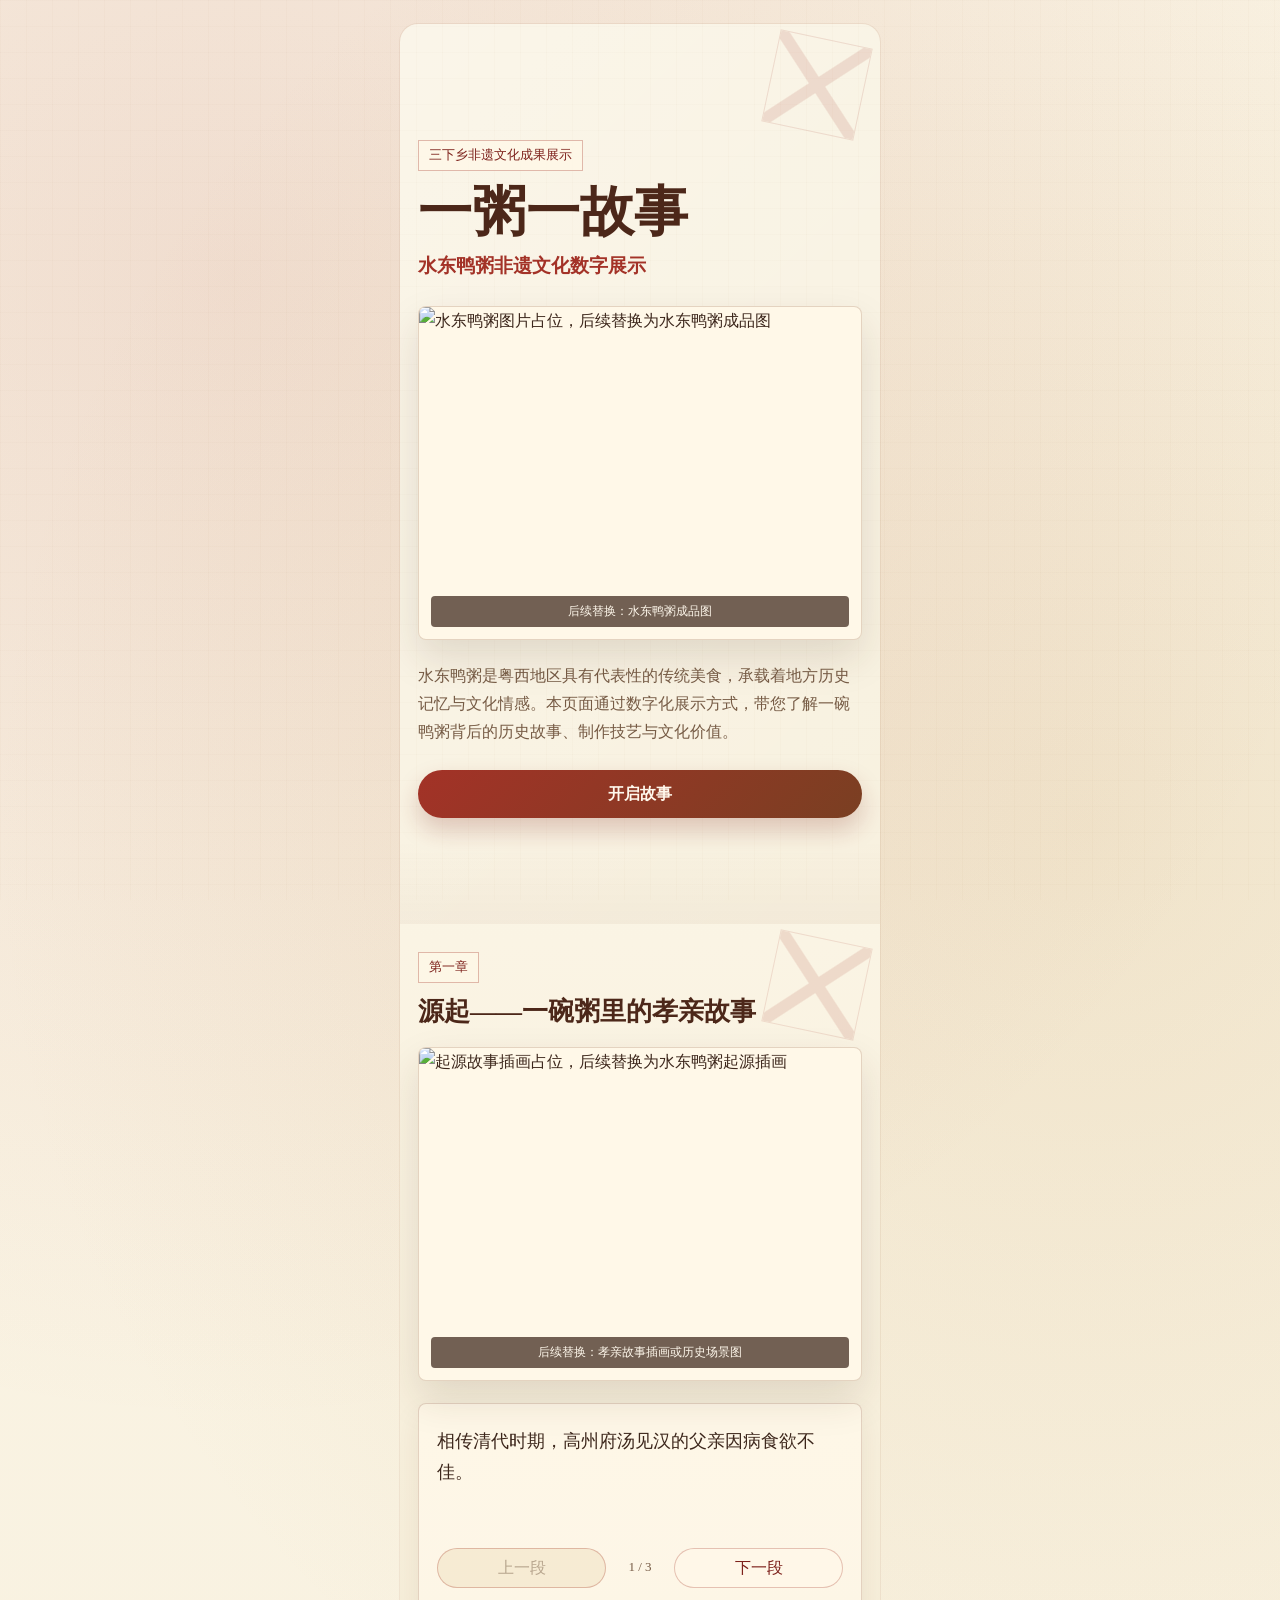
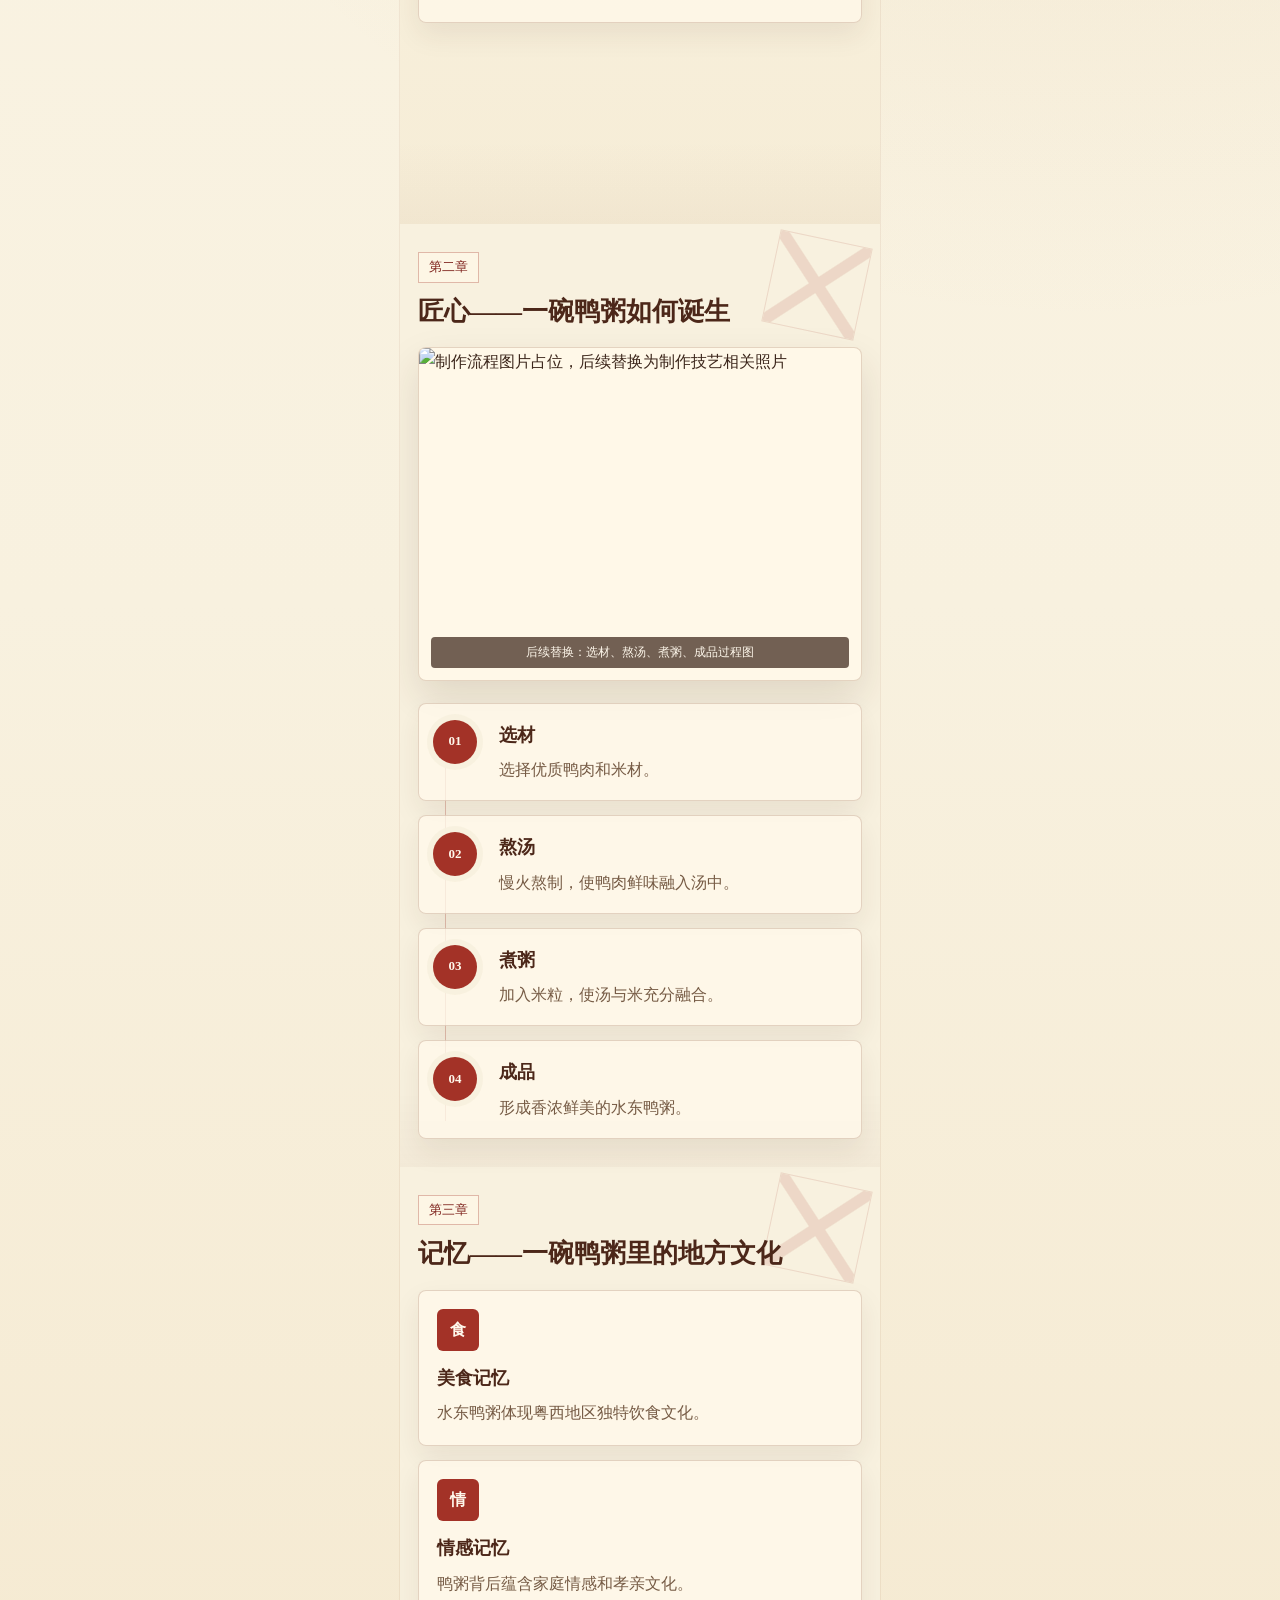
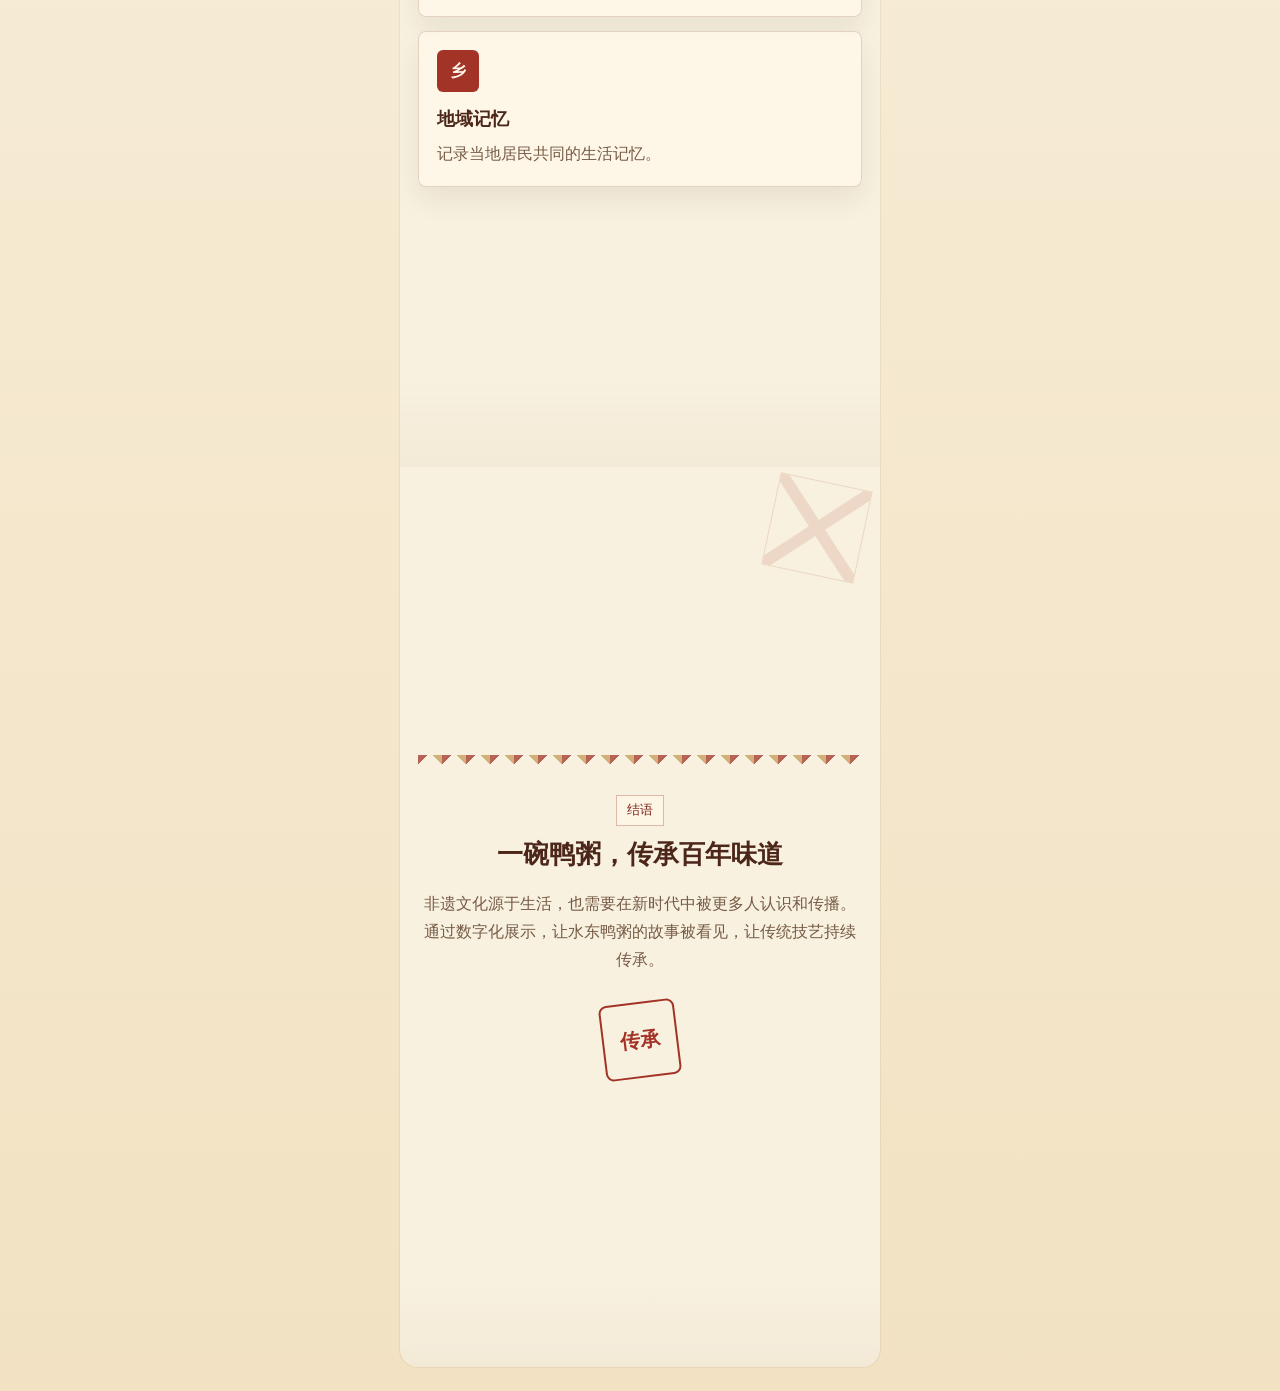
==== index.html @ 6d6fcf07 "Add files via upload" ====
<!DOCTYPE html>
<html lang="zh-CN">
<head>
  <meta charset="UTF-8">
  <meta name="viewport" content="width=device-width, initial-scale=1.0">
  <meta name="description" content="一粥一故事——水东鸭粥非遗文化数字展示">
  <title>一粥一故事——水东鸭粥非遗文化数字展示</title>
  <link rel="stylesheet" href="style.css">
</head>
<body>
  <main class="page-shell">
    <section class="hero section reveal" id="top">
      <div class="section-inner">
        <p class="eyebrow">三下乡非遗文化成果展示</p>
        <h1>一粥一故事</h1>
        <p class="subtitle">水东鸭粥非遗文化数字展示</p>

        <figure class="image-frame hero-image fade-image">
          <img src="images/duck-porridge-placeholder.svg" alt="水东鸭粥图片占位，后续替换为水东鸭粥成品图">
          <figcaption>后续替换：水东鸭粥成品图</figcaption>
        </figure>

        <p class="intro-text">
          水东鸭粥是粤西地区具有代表性的传统美食，承载着地方历史记忆与文化情感。本页面通过数字化展示方式，带您了解一碗鸭粥背后的历史故事、制作技艺与文化价值。
        </p>

        <button class="start-button" type="button" data-scroll-target="#chapter-origin">
          开启故事
        </button>
      </div>
    </section>

    <section class="chapter origin section reveal" id="chapter-origin">
      <div class="section-inner">
        <p class="chapter-kicker">第一章</p>
        <h2>源起——一碗粥里的孝亲故事</h2>

        <figure class="image-frame story-image fade-image">
          <img src="images/origin-illustration-placeholder.svg" alt="起源故事插画占位，后续替换为水东鸭粥起源插画">
          <figcaption>后续替换：孝亲故事插画或历史场景图</figcaption>
        </figure>

        <article class="story-card" aria-live="polite">
          <p class="story-page active">
            相传清代时期，高州府汤见汉的父亲因病食欲不佳。
          </p>
          <p class="story-page">
            为了照顾父亲，汤见汉尝试将鸭肉熬汤，并加入米粒慢火熬制，形成鲜香可口的鸭粥。
          </p>
          <p class="story-page">
            这份蕴含孝心的食物逐渐流传下来，成为水东地区独具特色的传统美食。
          </p>

          <div class="story-controls">
            <button class="ghost-button" type="button" id="prevStory">上一段</button>
            <span class="story-count" id="storyCount">1 / 3</span>
            <button class="ghost-button" type="button" id="nextStory">下一段</button>
          </div>
        </article>
      </div>
    </section>

    <section class="chapter craft section reveal" id="chapter-craft">
      <div class="section-inner">
        <p class="chapter-kicker">第二章</p>
        <h2>匠心——一碗鸭粥如何诞生</h2>

        <figure class="image-frame process-image fade-image">
          <img src="images/process-placeholder.svg" alt="制作流程图片占位，后续替换为制作技艺相关照片">
          <figcaption>后续替换：选材、熬汤、煮粥、成品过程图</figcaption>
        </figure>

        <div class="timeline" aria-label="水东鸭粥制作流程">
          <article class="timeline-item">
            <span class="step-number">01</span>
            <div>
              <h3>选材</h3>
              <p>选择优质鸭肉和米材。</p>
            </div>
          </article>
          <article class="timeline-item">
            <span class="step-number">02</span>
            <div>
              <h3>熬汤</h3>
              <p>慢火熬制，使鸭肉鲜味融入汤中。</p>
            </div>
          </article>
          <article class="timeline-item">
            <span class="step-number">03</span>
            <div>
              <h3>煮粥</h3>
              <p>加入米粒，使汤与米充分融合。</p>
            </div>
          </article>
          <article class="timeline-item">
            <span class="step-number">04</span>
            <div>
              <h3>成品</h3>
              <p>形成香浓鲜美的水东鸭粥。</p>
            </div>
          </article>
        </div>
      </div>
    </section>

    <section class="chapter memory section reveal" id="chapter-memory">
      <div class="section-inner">
        <p class="chapter-kicker">第三章</p>
        <h2>记忆——一碗鸭粥里的地方文化</h2>

        <div class="memory-grid">
          <article class="memory-card">
            <span class="seal-icon">食</span>
            <h3>美食记忆</h3>
            <p>水东鸭粥体现粤西地区独特饮食文化。</p>
          </article>
          <article class="memory-card">
            <span class="seal-icon">情</span>
            <h3>情感记忆</h3>
            <p>鸭粥背后蕴含家庭情感和孝亲文化。</p>
          </article>
          <article class="memory-card">
            <span class="seal-icon">乡</span>
            <h3>地域记忆</h3>
            <p>记录当地居民共同的生活记忆。</p>
          </article>
        </div>
      </div>
    </section>

    <section class="ending section reveal" id="ending">
      <div class="section-inner">
        <div class="pattern-divider" aria-hidden="true"></div>
        <p class="chapter-kicker">结语</p>
        <h2>一碗鸭粥，传承百年味道</h2>
        <p class="ending-text">
          非遗文化源于生活，也需要在新时代中被更多人认识和传播。通过数字化展示，让水东鸭粥的故事被看见，让传统技艺持续传承。
        </p>
        <div class="closing-seal" aria-label="非遗传承">传承</div>
      </div>
    </section>
  </main>

  <script src="script.js"></script>
</body>
</html>
---- style.css ----
:root {
  --paper: #f8f1df;
  --paper-deep: #efe0bf;
  --ink: #3c261b;
  --muted: #765b45;
  --brown: #7a3f22;
  --brown-dark: #4c2719;
  --red: #a33227;
  --red-deep: #7d211b;
  --gold: #c59b55;
  --line: rgba(122, 63, 34, 0.2);
  --shadow: 0 18px 40px rgba(60, 38, 27, 0.13);
}

* {
  box-sizing: border-box;
}

html {
  scroll-behavior: smooth;
}

body {
  margin: 0;
  color: var(--ink);
  font-family: "Noto Serif SC", "Songti SC", "SimSun", serif;
  line-height: 1.75;
  background:
    radial-gradient(circle at 18% 6%, rgba(163, 50, 39, 0.12), transparent 26%),
    radial-gradient(circle at 85% 18%, rgba(197, 155, 85, 0.18), transparent 28%),
    linear-gradient(180deg, #fbf5e7 0%, var(--paper) 48%, #f2e2c3 100%);
}

body::before {
  content: "";
  position: fixed;
  inset: 0;
  pointer-events: none;
  opacity: 0.38;
  background-image:
    linear-gradient(90deg, rgba(122, 63, 34, 0.05) 1px, transparent 1px),
    linear-gradient(rgba(122, 63, 34, 0.04) 1px, transparent 1px);
  background-size: 26px 26px;
}

button {
  font: inherit;
}

.page-shell {
  width: min(100%, 480px);
  min-height: 100vh;
  margin: 0 auto;
  overflow: hidden;
  background:
    linear-gradient(135deg, rgba(255, 255, 255, 0.32), transparent 28%),
    var(--paper);
  box-shadow: 0 0 0 1px rgba(122, 63, 34, 0.08);
}

.section {
  position: relative;
  min-height: 100vh;
  padding: 28px 18px;
}

.section::before,
.section::after {
  content: "";
  position: absolute;
  pointer-events: none;
}

.section::before {
  top: 14px;
  right: 16px;
  width: 92px;
  height: 92px;
  opacity: 0.13;
  border: 1px solid var(--red);
  background:
    linear-gradient(45deg, transparent 45%, var(--red) 46%, var(--red) 54%, transparent 55%),
    linear-gradient(-45deg, transparent 45%, var(--red) 46%, var(--red) 54%, transparent 55%);
  transform: rotate(12deg);
}

.section::after {
  left: 0;
  right: 0;
  bottom: 0;
  height: 84px;
  opacity: 0.5;
  background: linear-gradient(180deg, transparent, rgba(122, 63, 34, 0.08));
}

.section-inner {
  position: relative;
  z-index: 1;
}

.hero {
  display: flex;
  align-items: center;
  padding-top: 38px;
}

.eyebrow,
.chapter-kicker {
  width: fit-content;
  margin: 0 0 12px;
  padding: 3px 10px;
  color: var(--red-deep);
  font-size: 13px;
  letter-spacing: 0;
  border: 1px solid rgba(163, 50, 39, 0.32);
  background: rgba(255, 248, 232, 0.72);
}

h1,
h2,
h3,
p {
  margin-top: 0;
}

h1 {
  margin-bottom: 8px;
  color: var(--brown-dark);
  font-size: clamp(38px, 12vw, 54px);
  line-height: 1.08;
  font-weight: 800;
}

.subtitle {
  margin-bottom: 24px;
  color: var(--red);
  font-size: 19px;
  font-weight: 700;
}

h2 {
  margin-bottom: 18px;
  color: var(--brown-dark);
  font-size: 26px;
  line-height: 1.32;
}

h3 {
  margin-bottom: 5px;
  color: var(--brown-dark);
  font-size: 18px;
}

.intro-text,
.ending-text {
  color: var(--muted);
  font-size: 16px;
}

.image-frame {
  position: relative;
  margin: 0 0 22px;
  overflow: hidden;
  border: 1px solid rgba(122, 63, 34, 0.2);
  border-radius: 8px;
  background: #fff8e8;
  box-shadow: var(--shadow);
}

.image-frame img {
  display: block;
  width: 100%;
  aspect-ratio: 4 / 3;
  object-fit: cover;
}

.image-frame figcaption {
  position: absolute;
  left: 12px;
  right: 12px;
  bottom: 12px;
  padding: 7px 10px;
  color: #fff8ec;
  font-size: 12px;
  line-height: 1.4;
  text-align: center;
  border-radius: 4px;
  background: rgba(60, 38, 27, 0.72);
}

.start-button,
.ghost-button {
  border: 0;
  cursor: pointer;
  transition: transform 180ms ease, box-shadow 180ms ease, background 180ms ease;
}

.start-button {
  width: 100%;
  min-height: 48px;
  margin-top: 8px;
  color: #fff8ec;
  font-weight: 700;
  border-radius: 999px;
  background: linear-gradient(135deg, var(--red), var(--brown));
  box-shadow: 0 12px 24px rgba(125, 33, 27, 0.22);
}

.start-button:active,
.ghost-button:active {
  transform: scale(0.98);
}

.origin {
  background:
    linear-gradient(180deg, rgba(255, 250, 238, 0.35), rgba(238, 220, 181, 0.2)),
    var(--paper);
}

.story-card,
.memory-card,
.timeline-item {
  border: 1px solid var(--line);
  border-radius: 8px;
  background: rgba(255, 249, 234, 0.76);
  box-shadow: 0 12px 28px rgba(60, 38, 27, 0.08);
}

.story-card {
  min-height: 220px;
  padding: 22px 18px 16px;
}

.story-page {
  display: none;
  min-height: 104px;
  margin-bottom: 18px;
  color: var(--ink);
  font-size: 18px;
}

.story-page.active {
  display: block;
  animation: pageFade 260ms ease both;
}

.story-controls {
  display: grid;
  grid-template-columns: 1fr auto 1fr;
  align-items: center;
  gap: 10px;
}

.ghost-button {
  min-height: 40px;
  color: var(--red-deep);
  border: 1px solid rgba(163, 50, 39, 0.28);
  border-radius: 999px;
  background: rgba(255, 248, 232, 0.9);
}

.ghost-button:disabled {
  color: rgba(118, 91, 69, 0.48);
  cursor: default;
  background: rgba(239, 224, 191, 0.5);
}

.story-count {
  min-width: 48px;
  color: var(--muted);
  font-size: 13px;
  text-align: center;
}

.timeline {
  position: relative;
  display: grid;
  gap: 14px;
  margin-top: 20px;
}

.timeline::before {
  content: "";
  position: absolute;
  top: 18px;
  bottom: 18px;
  left: 27px;
  width: 1px;
  background: rgba(163, 50, 39, 0.28);
}

.timeline-item {
  position: relative;
  display: grid;
  grid-template-columns: 56px 1fr;
  gap: 10px;
  padding: 16px 14px;
}

.step-number {
  display: grid;
  place-items: center;
  width: 44px;
  height: 44px;
  color: #fff8ec;
  font-size: 13px;
  font-weight: 800;
  border-radius: 50%;
  background: var(--red);
  box-shadow: 0 0 0 6px rgba(248, 241, 223, 0.95);
}

.timeline-item p,
.memory-card p {
  margin-bottom: 0;
  color: var(--muted);
}

.memory-grid {
  display: grid;
  gap: 14px;
}

.memory-card {
  padding: 18px;
}

.seal-icon {
  display: grid;
  place-items: center;
  width: 42px;
  height: 42px;
  margin-bottom: 12px;
  color: #fff8ec;
  font-weight: 800;
  border-radius: 6px;
  background: var(--red);
}

.pattern-divider {
  width: 100%;
  height: 12px;
  margin-bottom: 28px;
  opacity: 0.75;
  background:
    linear-gradient(135deg, var(--red) 25%, transparent 25%) 0 0 / 24px 12px,
    linear-gradient(225deg, var(--gold) 25%, transparent 25%) 0 0 / 24px 12px;
}

.ending {
  display: flex;
  align-items: center;
  text-align: center;
}

.ending .chapter-kicker {
  margin-right: auto;
  margin-left: auto;
}

.closing-seal {
  display: grid;
  place-items: center;
  width: 76px;
  height: 76px;
  margin: 28px auto 0;
  color: var(--red);
  font-size: 20px;
  font-weight: 800;
  border: 2px solid currentColor;
  border-radius: 8px;
  transform: rotate(-7deg);
}

.reveal,
.fade-image {
  opacity: 0;
  transform: translateY(22px);
  transition: opacity 560ms ease, transform 560ms ease;
}

.reveal.visible,
.fade-image.visible {
  opacity: 1;
  transform: translateY(0);
}

@keyframes pageFade {
  from {
    opacity: 0;
    transform: translateX(10px);
  }

  to {
    opacity: 1;
    transform: translateX(0);
  }
}

@media (min-width: 481px) {
  body {
    padding: 24px 0;
  }

  .page-shell {
    border-radius: 18px;
  }
}

@media (prefers-reduced-motion: reduce) {
  html {
    scroll-behavior: auto;
  }

  *,
  *::before,
  *::after {
    animation-duration: 0.01ms !important;
    animation-iteration-count: 1 !important;
    transition-duration: 0.01ms !important;
  }
}
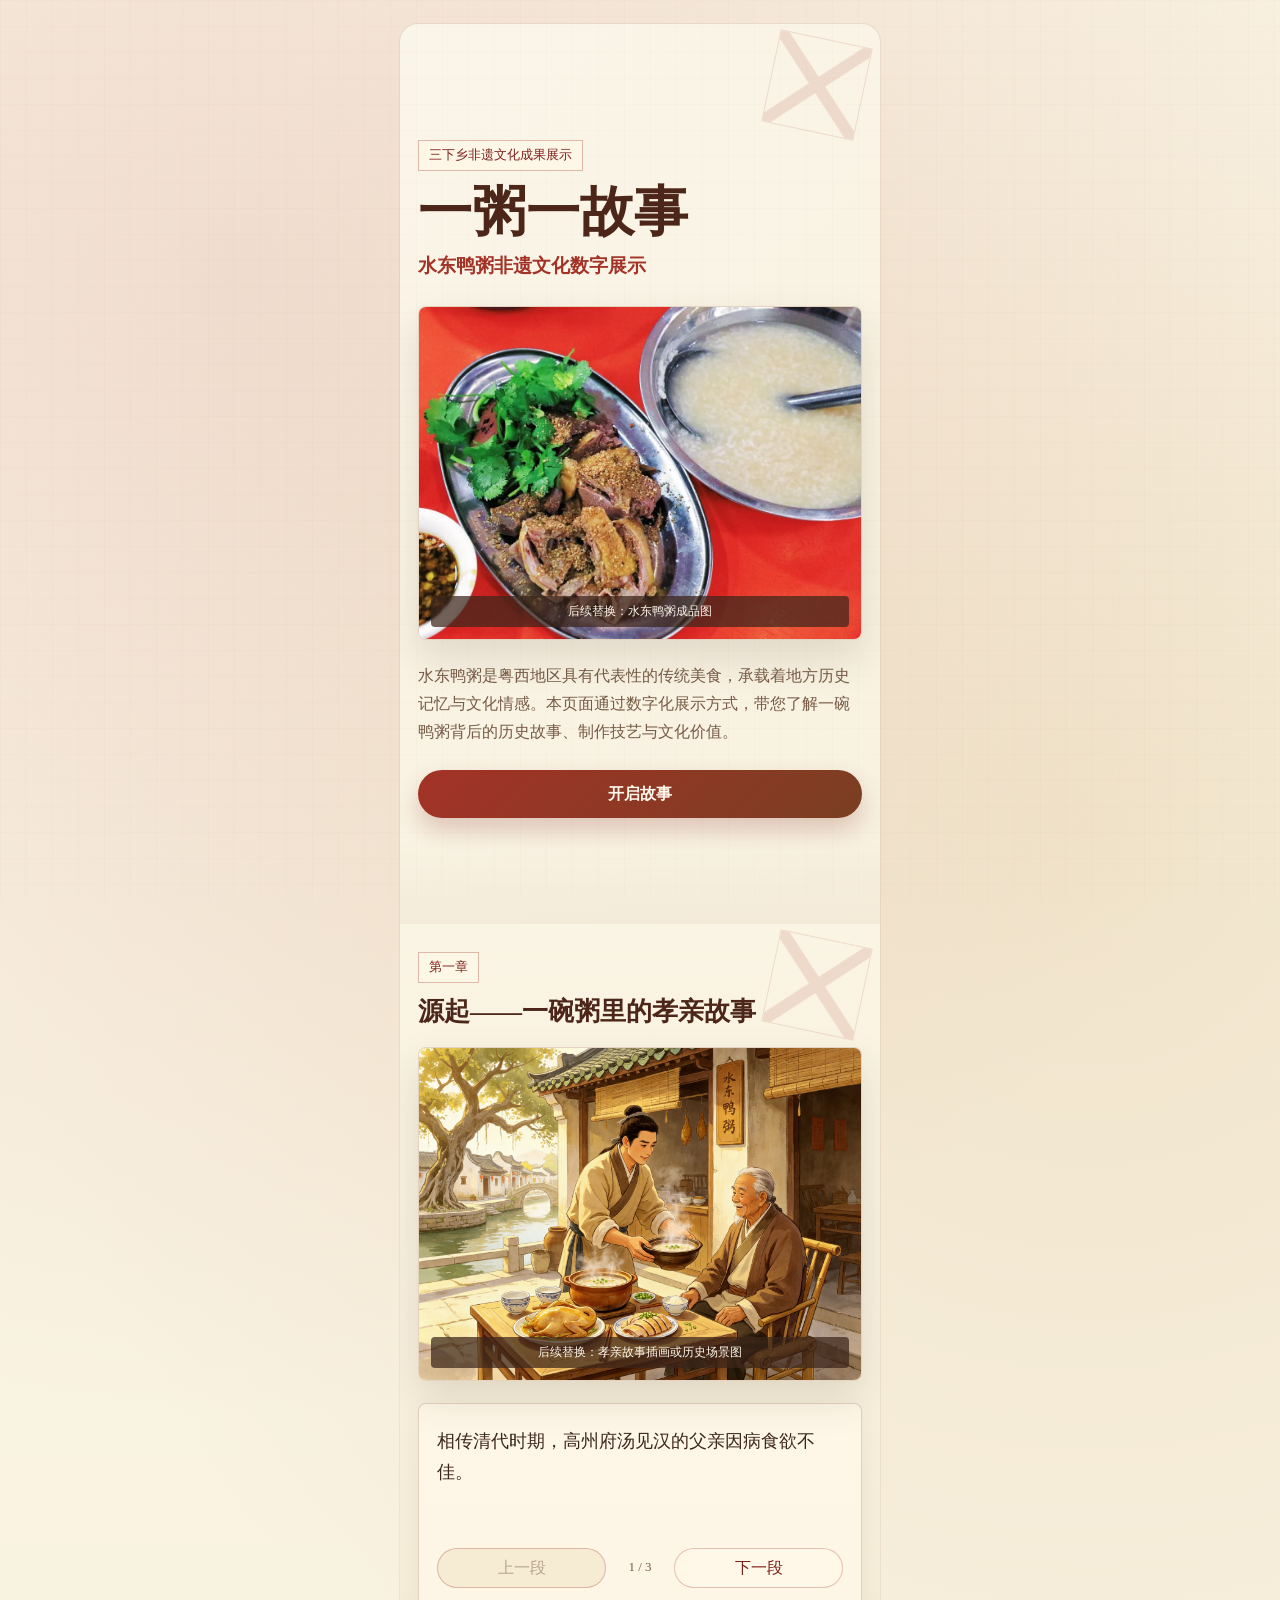
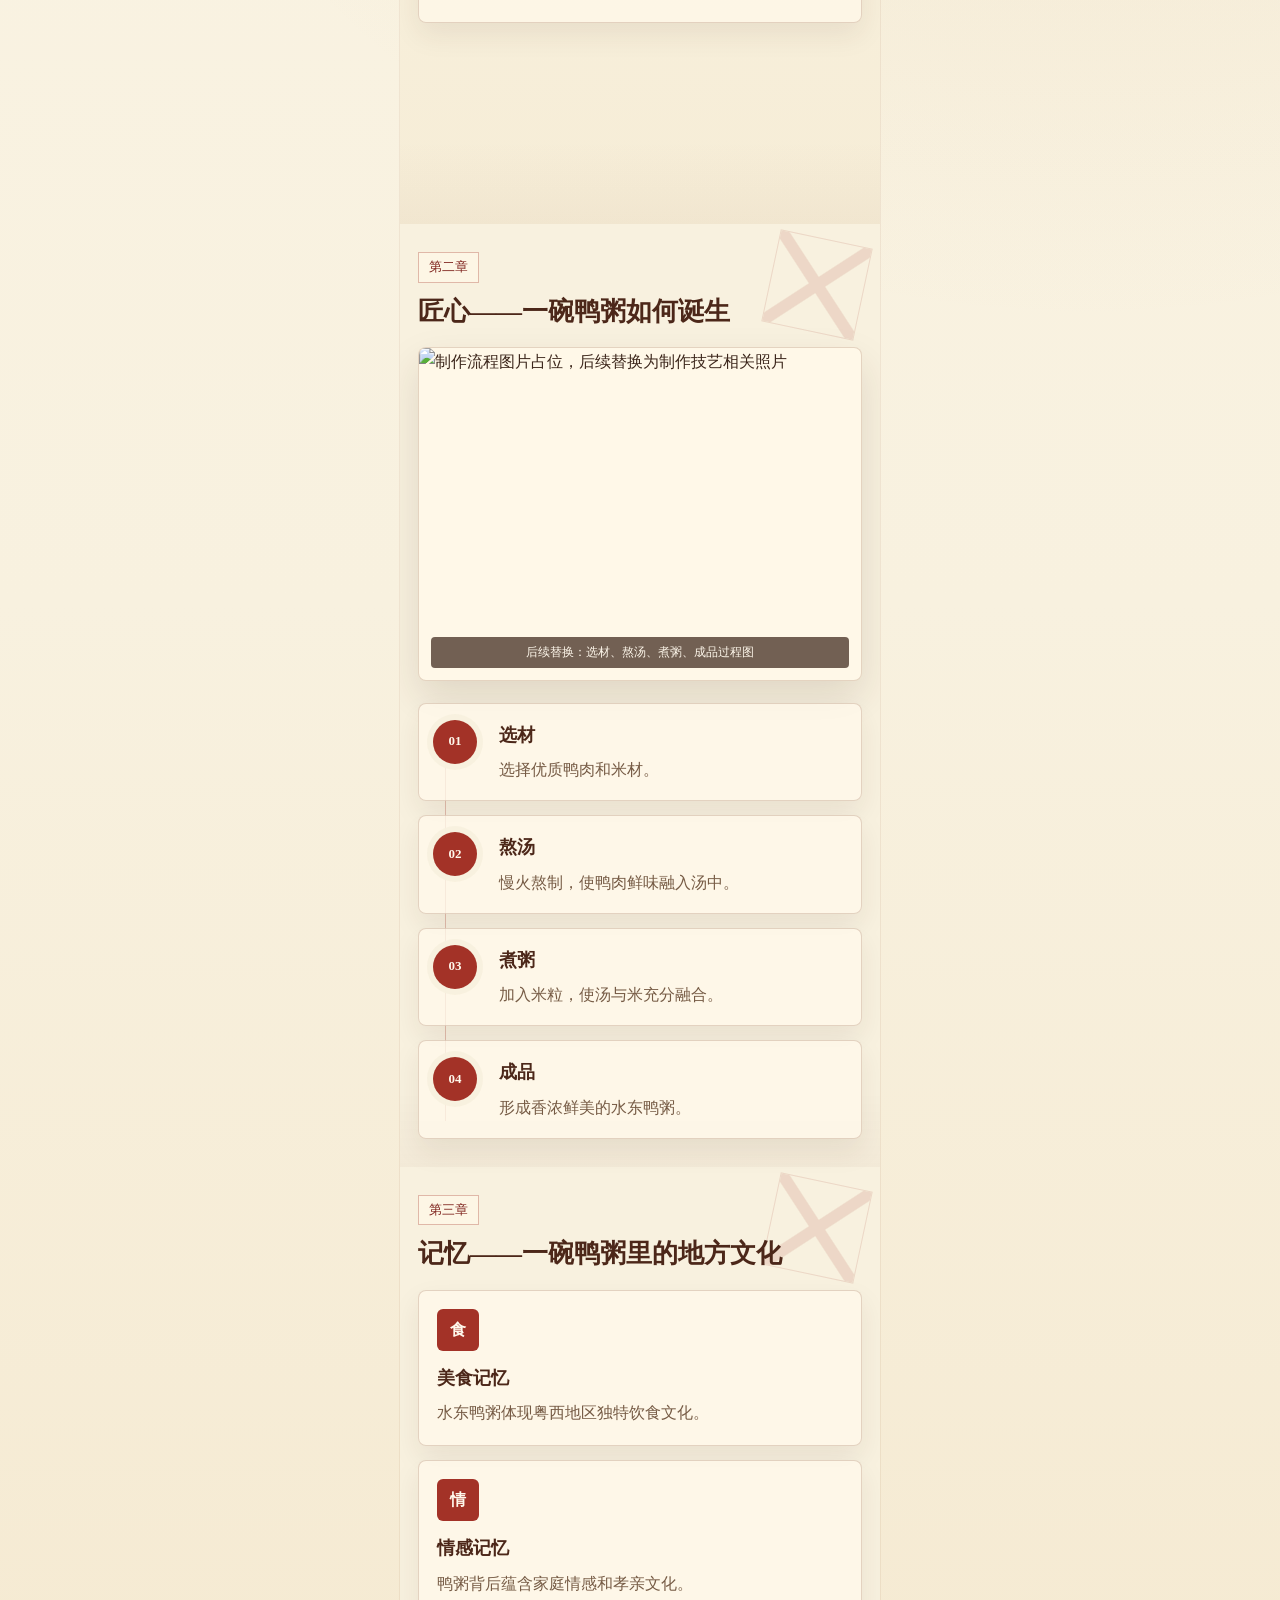
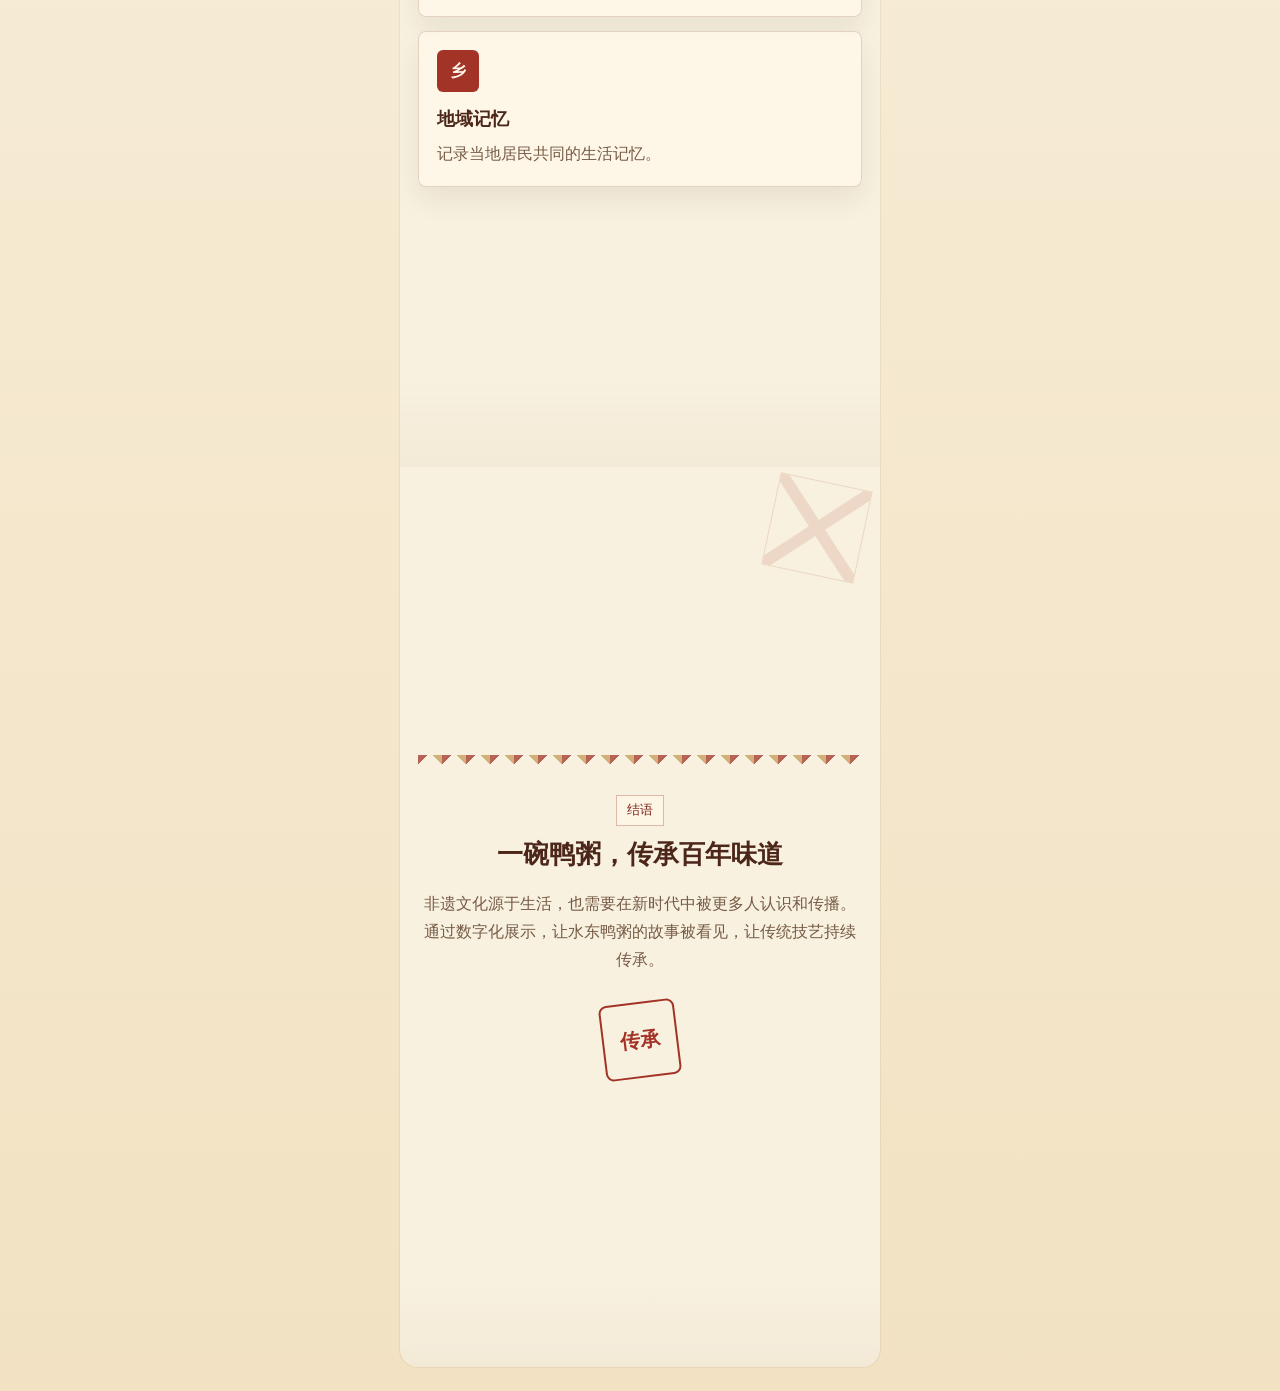
==== commit b9008253: "Update index.html" ====
--- a/index.html
+++ b/index.html
@@ -16,7 +16,7 @@
         <p class="subtitle">水东鸭粥非遗文化数字展示</p>
 
         <figure class="image-frame hero-image fade-image">
-          <img src="images/duck-porridge-placeholder.svg" alt="水东鸭粥图片占位，后续替换为水东鸭粥成品图">
+          <img src="images/shui1.png" alt="水东鸭粥图片占位，后续替换为水东鸭粥成品图">
           <figcaption>后续替换：水东鸭粥成品图</figcaption>
         </figure>
 
@@ -36,7 +36,7 @@
         <h2>源起——一碗粥里的孝亲故事</h2>
 
         <figure class="image-frame story-image fade-image">
-          <img src="images/origin-illustration-placeholder.svg" alt="起源故事插画占位，后续替换为水东鸭粥起源插画">
+          <img src="images/shui2.png" alt="起源故事插画占位，后续替换为水东鸭粥起源插画">
           <figcaption>后续替换：孝亲故事插画或历史场景图</figcaption>
         </figure>
 
@@ -66,7 +66,7 @@
         <h2>匠心——一碗鸭粥如何诞生</h2>
 
         <figure class="image-frame process-image fade-image">
-          <img src="images/process-placeholder.svg" alt="制作流程图片占位，后续替换为制作技艺相关照片">
+          <img src="images/shui3.png" alt="制作流程图片占位，后续替换为制作技艺相关照片">
           <figcaption>后续替换：选材、熬汤、煮粥、成品过程图</figcaption>
         </figure>
 
